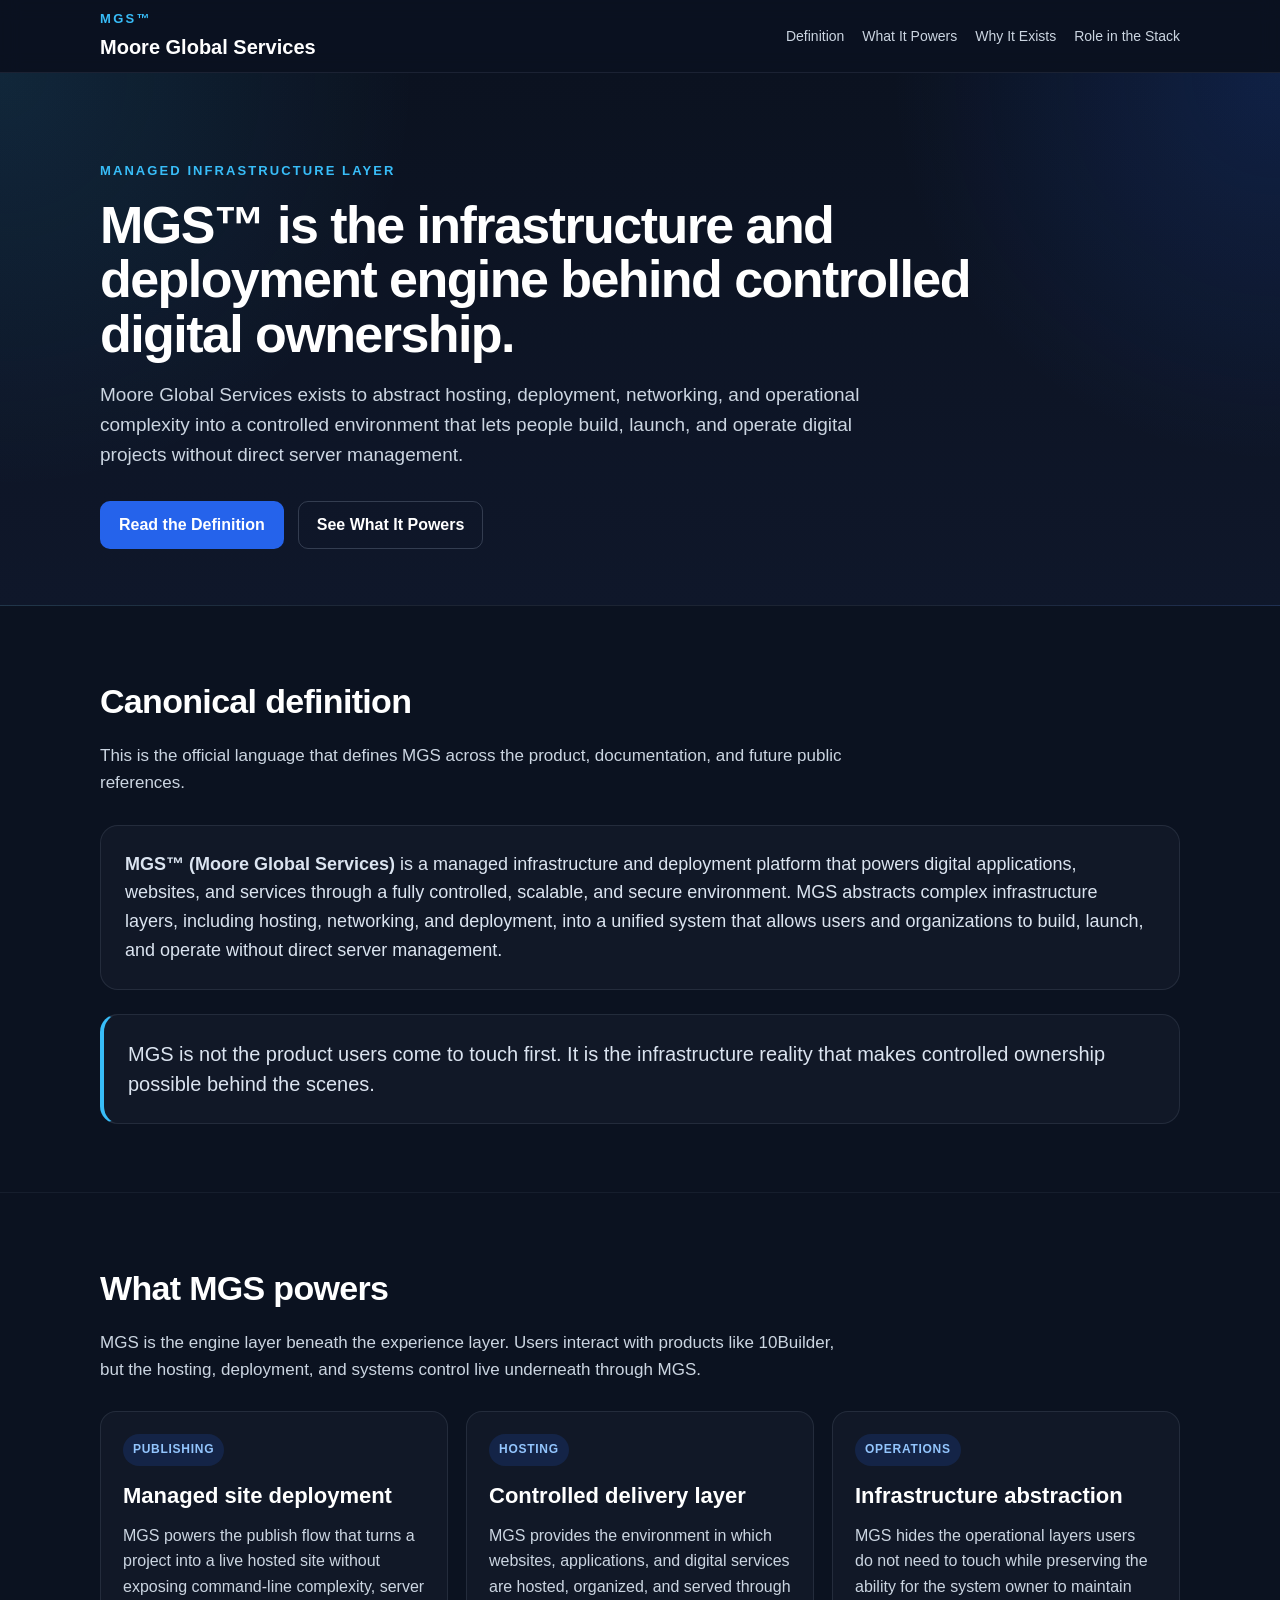
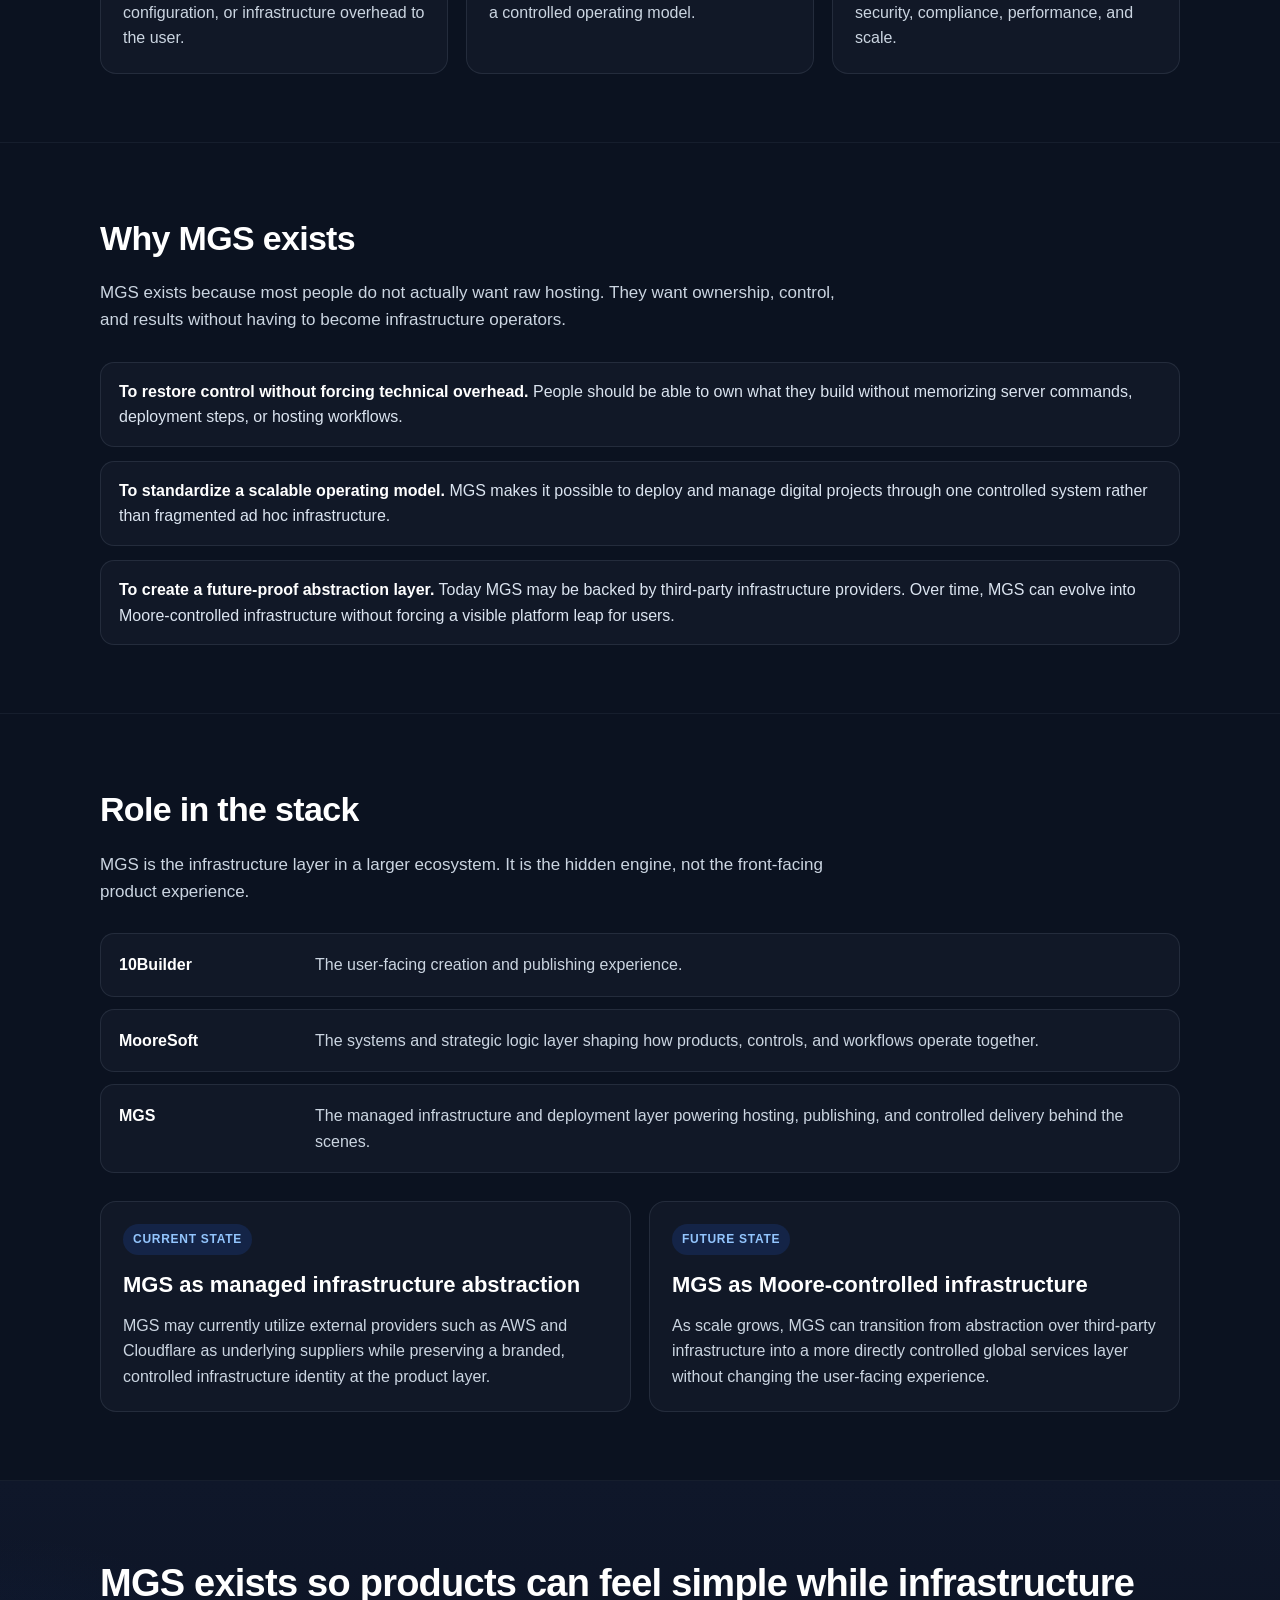
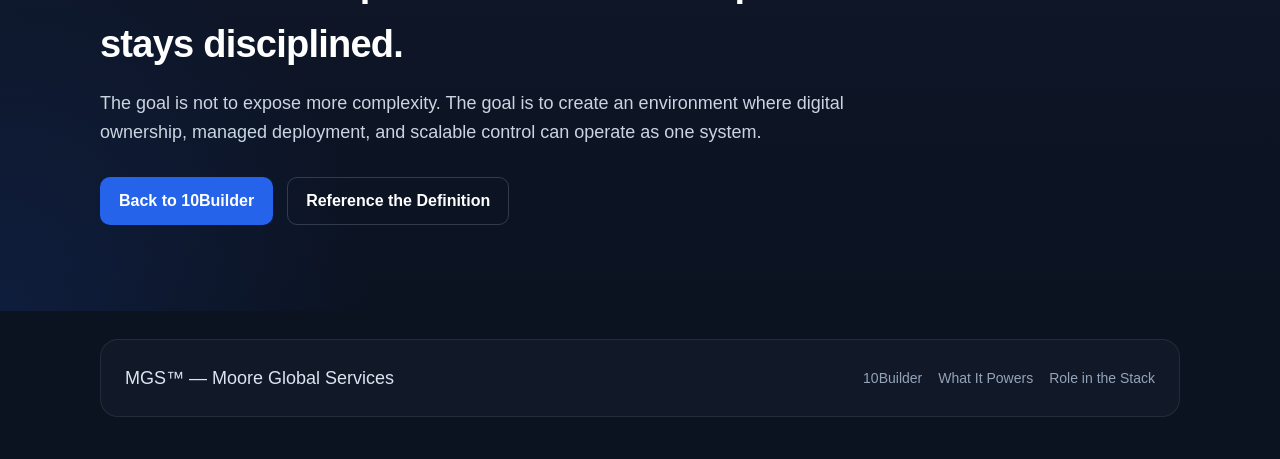
==== mgs.html @ 2d838ace "Rename msg.html to mgs.html" ====
<!DOCTYPE html>
<html lang="en">
<head>
  <meta charset="UTF-8" />
  <meta name="viewport" content="width=device-width, initial-scale=1.0" />
  <title>MGS™ | Moore Global Services</title>
  <meta
    name="description"
    content="MGS™ (Moore Global Services) is the managed infrastructure and deployment layer powering websites, applications, and digital services through a scalable, secure, and controlled environment."
  />
  <meta name="robots" content="index, follow" />
  <meta property="og:title" content="MGS™ | Moore Global Services" />
  <meta
    property="og:description"
    content="Managed infrastructure and deployment platform powering digital applications, websites, and services."
  />
  <meta property="og:type" content="website" />
  <meta property="og:url" content="https://10builder.com/mgs.html" />
  <meta name="theme-color" content="#0b1220" />

  <style>
    * {
      box-sizing: border-box;
    }

    html {
      scroll-behavior: smooth;
    }

    body {
      margin: 0;
      font-family: Arial, sans-serif;
      background: #0b1220;
      color: #ffffff;
      line-height: 1.6;
    }

    a {
      color: inherit;
      text-decoration: none;
    }

    .container {
      width: 100%;
      max-width: 1120px;
      margin: 0 auto;
      padding: 0 20px;
    }

    .topbar {
      position: sticky;
      top: 0;
      z-index: 20;
      backdrop-filter: blur(10px);
      background: rgba(11, 18, 32, 0.88);
      border-bottom: 1px solid rgba(148, 163, 184, 0.12);
    }

    .topbar-inner {
      display: flex;
      align-items: center;
      justify-content: space-between;
      gap: 16px;
      min-height: 72px;
    }

    .brand {
      display: flex;
      flex-direction: column;
      gap: 2px;
    }

    .brand-mark {
      font-size: 13px;
      font-weight: 700;
      letter-spacing: 0.18em;
      color: #38bdf8;
      text-transform: uppercase;
    }

    .brand-name {
      font-size: 20px;
      font-weight: 700;
      color: #ffffff;
    }

    .nav {
      display: flex;
      gap: 18px;
      flex-wrap: wrap;
      font-size: 14px;
      color: #cbd5e1;
    }

    .nav a:hover {
      color: #ffffff;
    }

    .hero {
      padding: 84px 0 56px;
      background:
        radial-gradient(circle at top right, rgba(37, 99, 235, 0.18), transparent 28%),
        radial-gradient(circle at top left, rgba(56, 189, 248, 0.12), transparent 30%),
        linear-gradient(180deg, #0b1220 0%, #0f172a 100%);
      border-bottom: 1px solid rgba(148, 163, 184, 0.12);
    }

    .eyebrow {
      display: inline-block;
      margin-bottom: 16px;
      font-size: 13px;
      font-weight: 700;
      letter-spacing: 0.16em;
      color: #38bdf8;
      text-transform: uppercase;
    }

    .hero h1 {
      margin: 0;
      max-width: 900px;
      font-size: 52px;
      line-height: 1.05;
      letter-spacing: -0.03em;
    }

    .hero-copy {
      max-width: 820px;
      margin-top: 18px;
      font-size: 19px;
      color: #cbd5e1;
    }

    .hero-actions {
      display: flex;
      gap: 14px;
      flex-wrap: wrap;
      margin-top: 30px;
    }

    .btn {
      display: inline-flex;
      align-items: center;
      justify-content: center;
      min-height: 48px;
      padding: 0 18px;
      border-radius: 10px;
      font-weight: 700;
      border: 1px solid transparent;
      transition: 0.2s ease;
    }

    .btn-primary {
      background: #2563eb;
      color: #ffffff;
    }

    .btn-primary:hover {
      background: #1d4ed8;
    }

    .btn-secondary {
      background: transparent;
      color: #ffffff;
      border-color: rgba(148, 163, 184, 0.28);
    }

    .btn-secondary:hover {
      background: rgba(255, 255, 255, 0.04);
    }

    .section {
      padding: 68px 0;
      border-bottom: 1px solid rgba(148, 163, 184, 0.08);
    }

    .section h2 {
      margin: 0 0 14px;
      font-size: 34px;
      letter-spacing: -0.02em;
    }

    .section-intro {
      max-width: 760px;
      margin: 0 0 28px;
      color: #cbd5e1;
      font-size: 17px;
    }

    .definition-card,
    .callout,
    .quote-card,
    .footer-card {
      background: #111827;
      border: 1px solid rgba(148, 163, 184, 0.14);
      border-radius: 18px;
      padding: 24px;
    }

    .definition-card p,
    .callout p,
    .quote-card p,
    .footer-card p {
      margin: 0;
      color: #dbe4f0;
      font-size: 18px;
    }

    .grid-3 {
      display: grid;
      grid-template-columns: repeat(3, minmax(0, 1fr));
      gap: 18px;
    }

    .grid-2 {
      display: grid;
      grid-template-columns: repeat(2, minmax(0, 1fr));
      gap: 18px;
    }

    .card {
      background: #111827;
      border: 1px solid rgba(148, 163, 184, 0.14);
      border-radius: 16px;
      padding: 22px;
      min-height: 100%;
    }

    .card h3 {
      margin: 0 0 10px;
      font-size: 22px;
    }

    .card p {
      margin: 0;
      color: #cbd5e1;
      font-size: 16px;
    }

    .label {
      display: inline-block;
      margin-bottom: 12px;
      padding: 6px 10px;
      border-radius: 999px;
      background: rgba(37, 99, 235, 0.16);
      color: #93c5fd;
      font-size: 12px;
      font-weight: 700;
      letter-spacing: 0.06em;
      text-transform: uppercase;
    }

    .stack {
      display: grid;
      gap: 16px;
    }

    .bullet-list {
      display: grid;
      gap: 14px;
      margin: 0;
      padding: 0;
      list-style: none;
    }

    .bullet-list li {
      padding: 16px 18px;
      background: #111827;
      border: 1px solid rgba(148, 163, 184, 0.14);
      border-radius: 14px;
      color: #dbe4f0;
    }

    .bullet-list strong {
      color: #ffffff;
    }

    .equation {
      display: grid;
      gap: 12px;
      margin-top: 28px;
    }

    .equation-row {
      display: grid;
      grid-template-columns: 180px 1fr;
      gap: 16px;
      align-items: start;
      padding: 18px;
      border-radius: 14px;
      background: #111827;
      border: 1px solid rgba(148, 163, 184, 0.14);
    }

    .equation-key {
      font-weight: 700;
      color: #ffffff;
    }

    .equation-value {
      color: #cbd5e1;
    }

    .quote-card {
      margin-top: 24px;
      border-left: 4px solid #38bdf8;
    }

    .quote-card p {
      font-size: 20px;
      line-height: 1.5;
    }

    .cta {
      padding: 72px 0 86px;
      background:
        radial-gradient(circle at bottom left, rgba(37, 99, 235, 0.14), transparent 28%),
        linear-gradient(180deg, #0f172a 0%, #0b1220 100%);
    }

    .cta h2 {
      margin: 0 0 14px;
      font-size: 38px;
      letter-spacing: -0.02em;
    }

    .cta p {
      max-width: 760px;
      margin: 0 0 24px;
      color: #cbd5e1;
      font-size: 18px;
    }

    footer {
      padding: 28px 0 42px;
      color: #94a3b8;
      font-size: 14px;
    }

    .footer-card {
      display: flex;
      align-items: center;
      justify-content: space-between;
      gap: 18px;
      flex-wrap: wrap;
    }

    .footer-links {
      display: flex;
      gap: 16px;
      flex-wrap: wrap;
    }

    .footer-links a:hover {
      color: #ffffff;
    }

    @media (max-width: 920px) {
      .hero h1 {
        font-size: 40px;
      }

      .grid-3,
      .grid-2 {
        grid-template-columns: 1fr;
      }

      .equation-row {
        grid-template-columns: 1fr;
      }
    }

    @media (max-width: 640px) {
      .topbar-inner {
        align-items: flex-start;
        flex-direction: column;
        padding: 14px 0;
      }

      .hero {
        padding-top: 64px;
      }

      .hero h1 {
        font-size: 34px;
      }

      .hero-copy {
        font-size: 17px;
      }

      .section h2,
      .cta h2 {
        font-size: 30px;
      }
    }
  </style>

  <script type="application/ld+json">
  {
    "@context": "https://schema.org",
    "@type": "Organization",
    "name": "Moore Global Services",
    "alternateName": "MGS",
    "description": "Managed infrastructure and deployment platform powering digital applications, websites, and services through a fully controlled, scalable, and secure environment.",
    "url": "https://10builder.com/mgs.html"
  }
  </script>
</head>
<body>
  <header class="topbar">
    <div class="container topbar-inner">
      <div class="brand">
        <div class="brand-mark">MGS™</div>
        <div class="brand-name">Moore Global Services</div>
      </div>

      <nav class="nav">
        <a href="#definition">Definition</a>
        <a href="#powers">What It Powers</a>
        <a href="#why">Why It Exists</a>
        <a href="#role">Role in the Stack</a>
      </nav>
    </div>
  </header>

  <section class="hero">
    <div class="container">
      <div class="eyebrow">Managed Infrastructure Layer</div>
      <h1>MGS™ is the infrastructure and deployment engine behind controlled digital ownership.</h1>
      <p class="hero-copy">
        Moore Global Services exists to abstract hosting, deployment, networking, and operational complexity into a controlled environment that lets people build, launch, and operate digital projects without direct server management.
      </p>

      <div class="hero-actions">
        <a class="btn btn-primary" href="#definition">Read the Definition</a>
        <a class="btn btn-secondary" href="#powers">See What It Powers</a>
      </div>
    </div>
  </section>

  <section class="section" id="definition">
    <div class="container">
      <h2>Canonical definition</h2>
      <p class="section-intro">
        This is the official language that defines MGS across the product, documentation, and future public references.
      </p>

      <div class="definition-card">
        <p>
          <strong>MGS™ (Moore Global Services)</strong> is a managed infrastructure and deployment platform that powers digital applications, websites, and services through a fully controlled, scalable, and secure environment. MGS abstracts complex infrastructure layers, including hosting, networking, and deployment, into a unified system that allows users and organizations to build, launch, and operate without direct server management.
        </p>
      </div>

      <div class="quote-card">
        <p>
          MGS is not the product users come to touch first. It is the infrastructure reality that makes controlled ownership possible behind the scenes.
        </p>
      </div>
    </div>
  </section>

  <section class="section" id="powers">
    <div class="container">
      <h2>What MGS powers</h2>
      <p class="section-intro">
        MGS is the engine layer beneath the experience layer. Users interact with products like 10Builder, but the hosting, deployment, and systems control live underneath through MGS.
      </p>

      <div class="grid-3">
        <div class="card">
          <div class="label">Publishing</div>
          <h3>Managed site deployment</h3>
          <p>
            MGS powers the publish flow that turns a project into a live hosted site without exposing command-line complexity, server configuration, or infrastructure overhead to the user.
          </p>
        </div>

        <div class="card">
          <div class="label">Hosting</div>
          <h3>Controlled delivery layer</h3>
          <p>
            MGS provides the environment in which websites, applications, and digital services are hosted, organized, and served through a controlled operating model.
          </p>
        </div>

        <div class="card">
          <div class="label">Operations</div>
          <h3>Infrastructure abstraction</h3>
          <p>
            MGS hides the operational layers users do not need to touch while preserving the ability for the system owner to maintain security, compliance, performance, and scale.
          </p>
        </div>
      </div>
    </div>
  </section>

  <section class="section" id="why">
    <div class="container">
      <h2>Why MGS exists</h2>
      <p class="section-intro">
        MGS exists because most people do not actually want raw hosting. They want ownership, control, and results without having to become infrastructure operators.
      </p>

      <ul class="bullet-list">
        <li>
          <strong>To restore control without forcing technical overhead.</strong>
          People should be able to own what they build without memorizing server commands, deployment steps, or hosting workflows.
        </li>
        <li>
          <strong>To standardize a scalable operating model.</strong>
          MGS makes it possible to deploy and manage digital projects through one controlled system rather than fragmented ad hoc infrastructure.
        </li>
        <li>
          <strong>To create a future-proof abstraction layer.</strong>
          Today MGS may be backed by third-party infrastructure providers. Over time, MGS can evolve into Moore-controlled infrastructure without forcing a visible platform leap for users.
        </li>
      </ul>
    </div>
  </section>

  <section class="section" id="role">
    <div class="container">
      <h2>Role in the stack</h2>
      <p class="section-intro">
        MGS is the infrastructure layer in a larger ecosystem. It is the hidden engine, not the front-facing product experience.
      </p>

      <div class="equation">
        <div class="equation-row">
          <div class="equation-key">10Builder</div>
          <div class="equation-value">
            The user-facing creation and publishing experience.
          </div>
        </div>

        <div class="equation-row">
          <div class="equation-key">MooreSoft</div>
          <div class="equation-value">
            The systems and strategic logic layer shaping how products, controls, and workflows operate together.
          </div>
        </div>

        <div class="equation-row">
          <div class="equation-key">MGS</div>
          <div class="equation-value">
            The managed infrastructure and deployment layer powering hosting, publishing, and controlled delivery behind the scenes.
          </div>
        </div>
      </div>

      <div class="grid-2" style="margin-top: 28px;">
        <div class="card">
          <div class="label">Current State</div>
          <h3>MGS as managed infrastructure abstraction</h3>
          <p>
            MGS may currently utilize external providers such as AWS and Cloudflare as underlying suppliers while preserving a branded, controlled infrastructure identity at the product layer.
          </p>
        </div>

        <div class="card">
          <div class="label">Future State</div>
          <h3>MGS as Moore-controlled infrastructure</h3>
          <p>
            As scale grows, MGS can transition from abstraction over third-party infrastructure into a more directly controlled global services layer without changing the user-facing experience.
          </p>
        </div>
      </div>
    </div>
  </section>

  <section class="cta">
    <div class="container">
      <h2>MGS exists so products can feel simple while infrastructure stays disciplined.</h2>
      <p>
        The goal is not to expose more complexity. The goal is to create an environment where digital ownership, managed deployment, and scalable control can operate as one system.
      </p>

      <div class="hero-actions">
        <a class="btn btn-primary" href="http://10builder.com">Back to 10Builder</a>
        <a class="btn btn-secondary" href="#definition">Reference the Definition</a>
      </div>
    </div>
  </section>

  <footer>
    <div class="container">
      <div class="footer-card">
        <p>
          MGS™ — Moore Global Services
        </p>

        <div class="footer-links">
          <a href="http://10builder.com">10Builder</a>
          <a href="#powers">What It Powers</a>
          <a href="#role">Role in the Stack</a>
        </div>
      </div>
    </div>
  </footer>
</body>
</html>
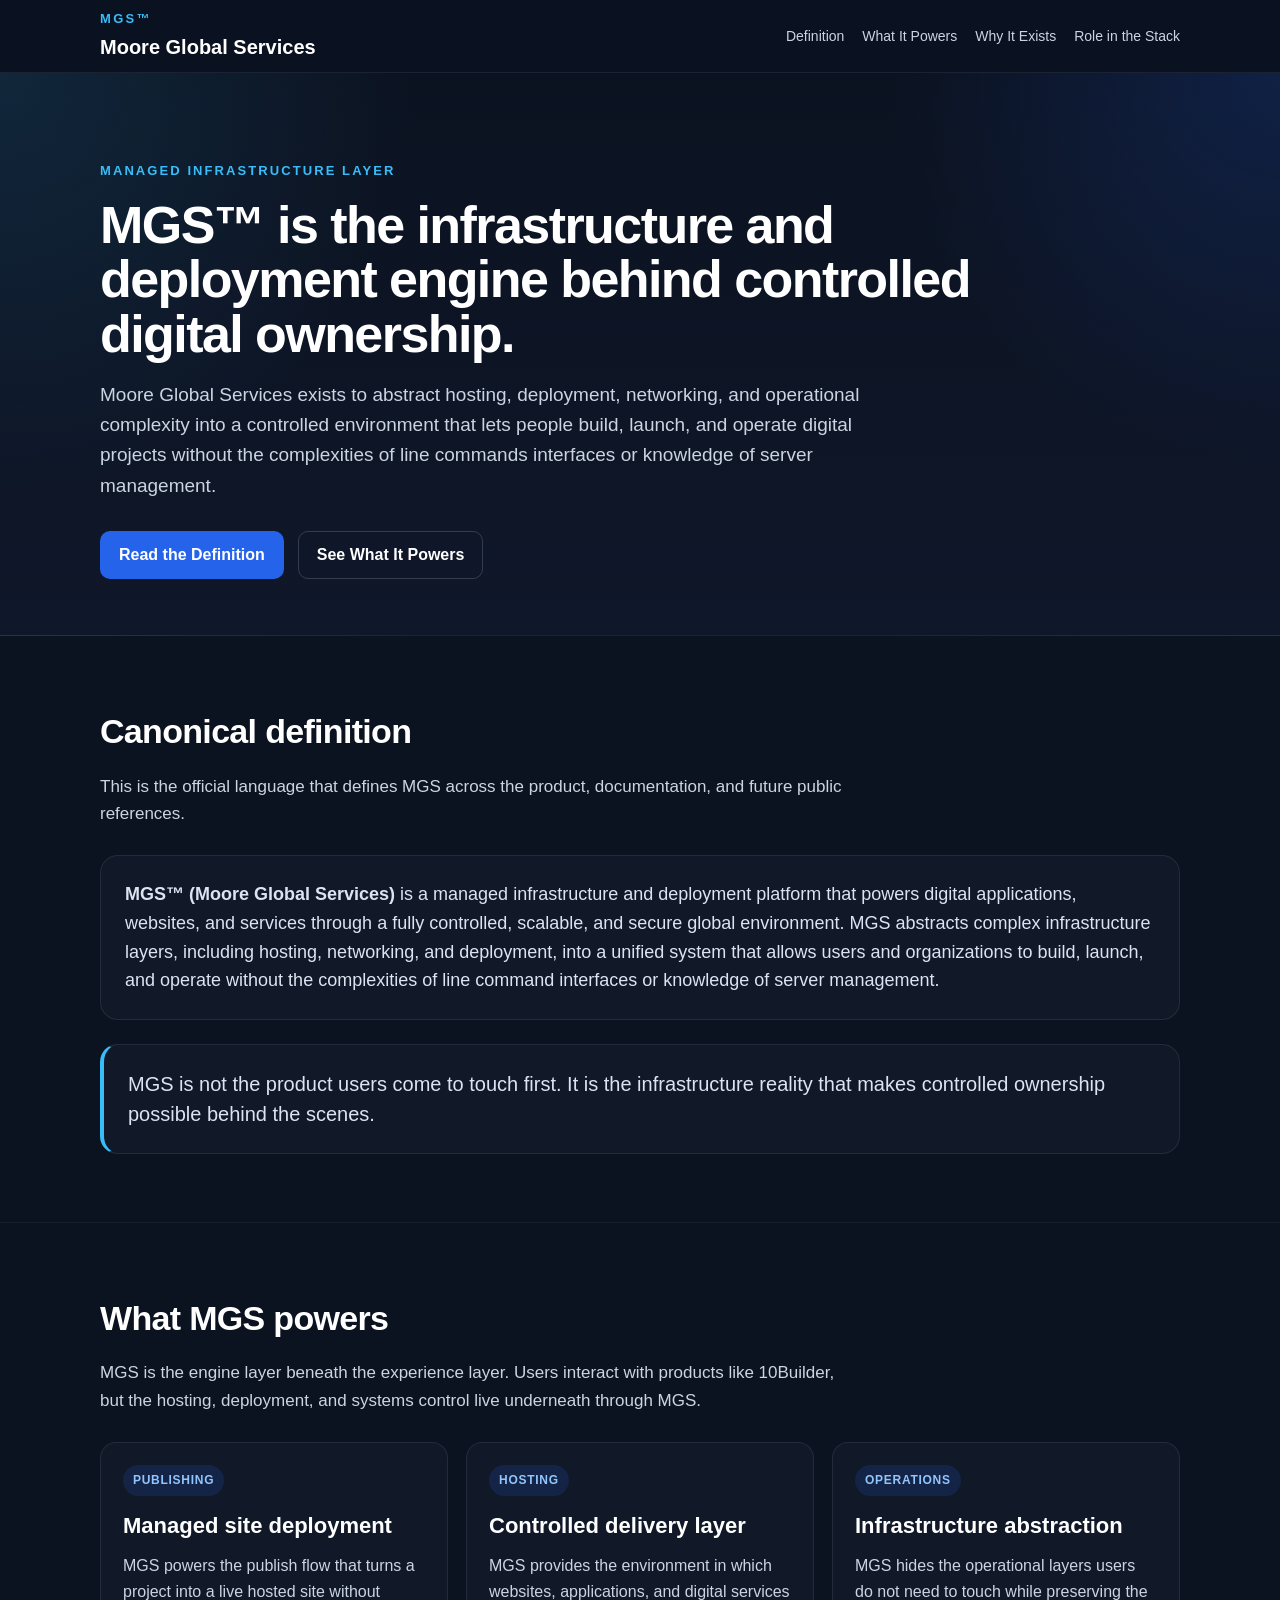
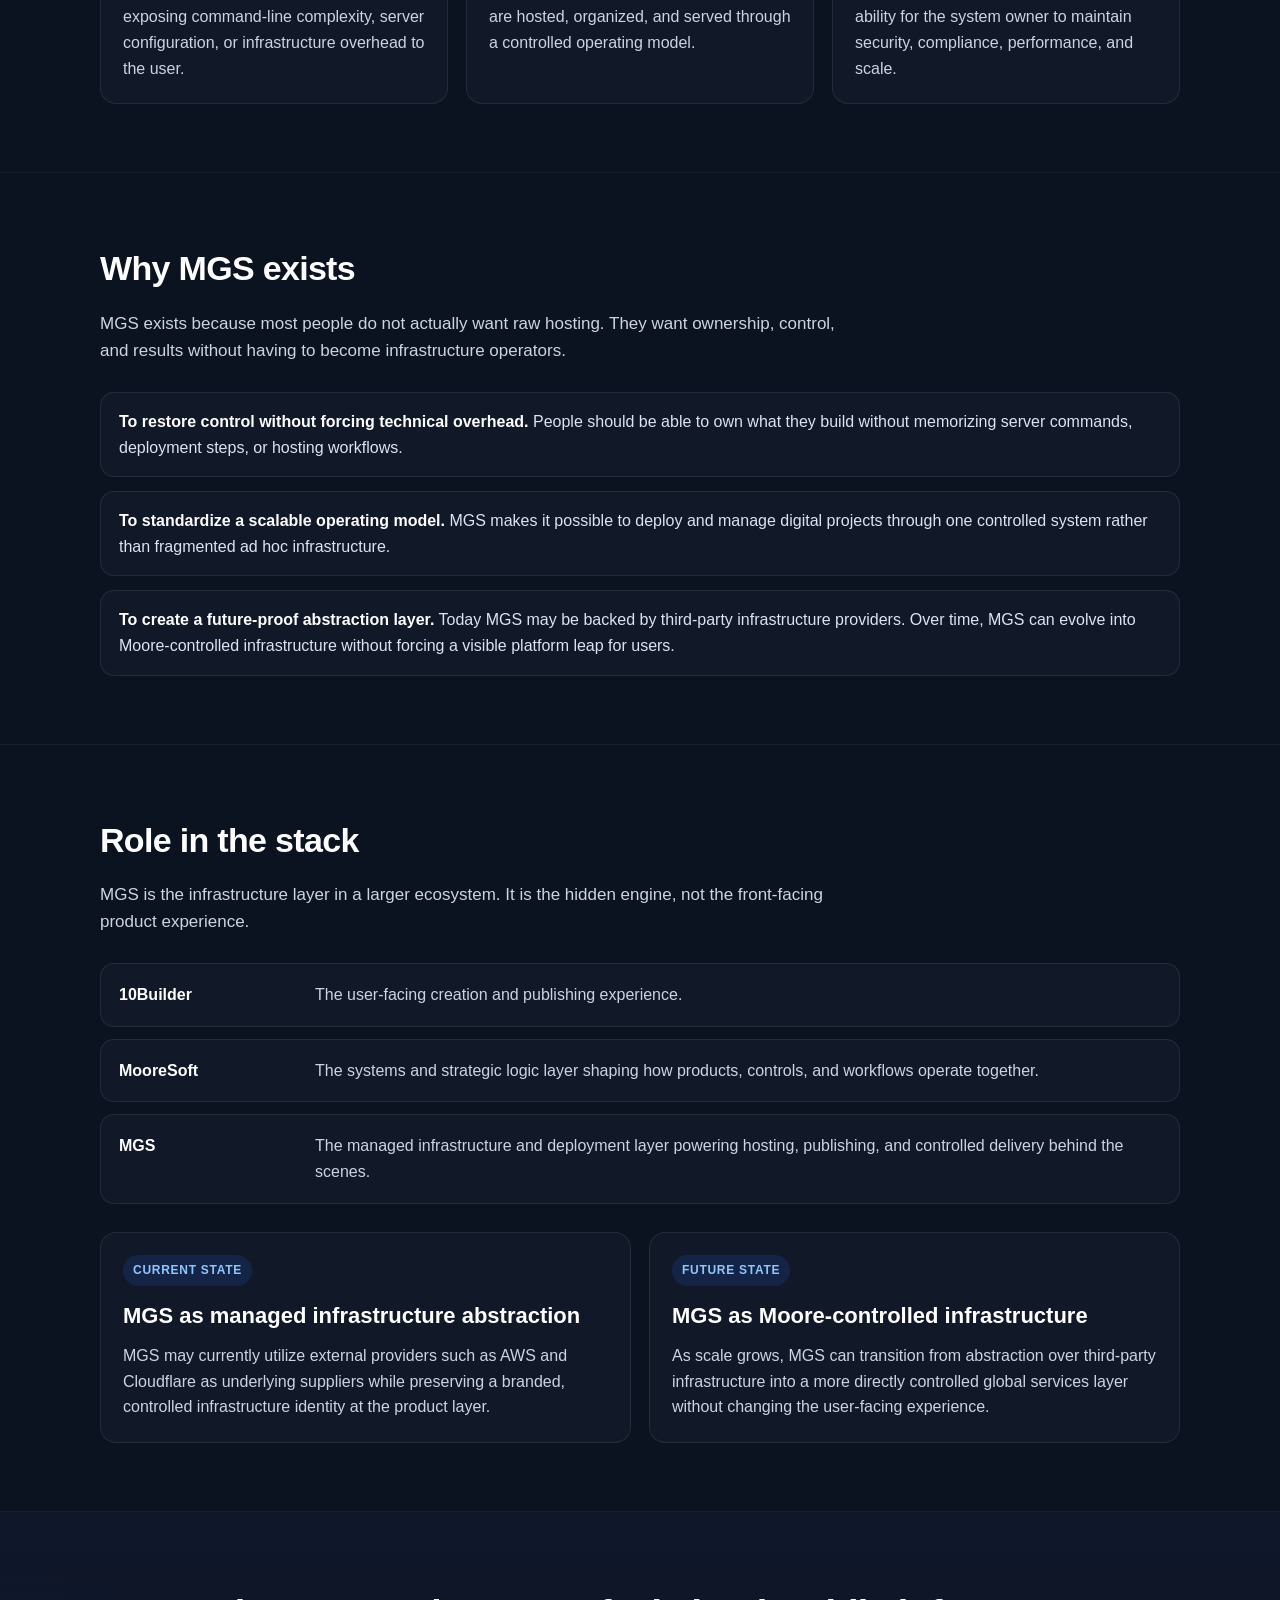
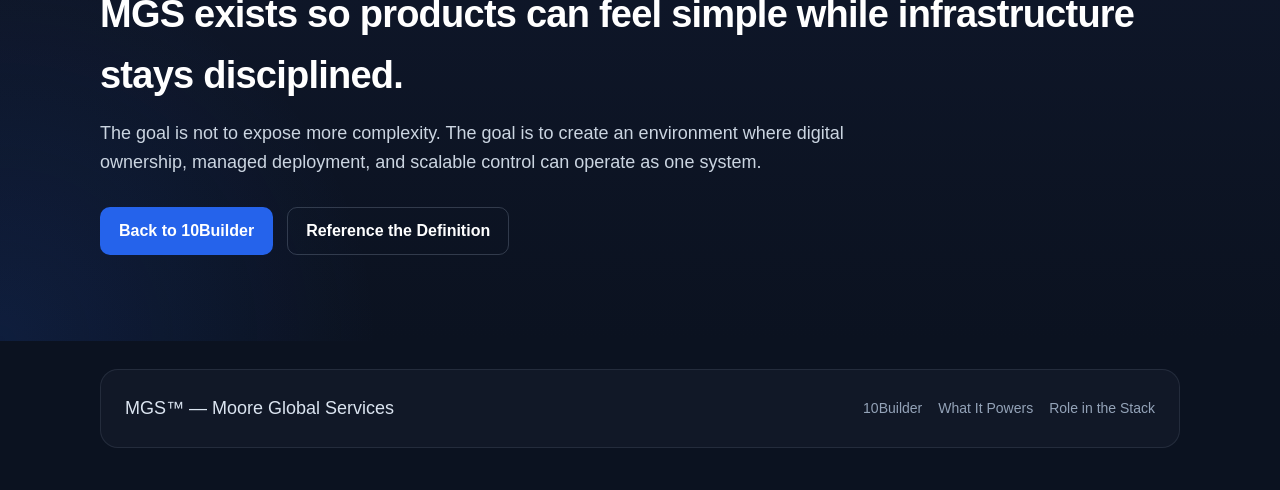
==== commit 8ebac1c2: "Update mgs.html" ====
--- a/mgs.html
+++ b/mgs.html
@@ -401,7 +401,7 @@
     "@type": "Organization",
     "name": "Moore Global Services",
     "alternateName": "MGS",
-    "description": "Managed infrastructure and deployment platform powering digital applications, websites, and services through a fully controlled, scalable, and secure environment.",
+    "description": "Managed infrastructure and deployment platform powering digital applications, websites, and services through a fully controlled, scalable, and secure global environment.",
     "url": "https://10builder.com/mgs.html"
   }
   </script>
@@ -428,7 +428,7 @@
       <div class="eyebrow">Managed Infrastructure Layer</div>
       <h1>MGS™ is the infrastructure and deployment engine behind controlled digital ownership.</h1>
       <p class="hero-copy">
-        Moore Global Services exists to abstract hosting, deployment, networking, and operational complexity into a controlled environment that lets people build, launch, and operate digital projects without direct server management.
+        Moore Global Services exists to abstract hosting, deployment, networking, and operational complexity into a controlled environment that lets people build, launch, and operate digital projects without the complexities of line commands interfaces or knowledge of server management.
       </p>
 
       <div class="hero-actions">
@@ -447,7 +447,7 @@
 
       <div class="definition-card">
         <p>
-          <strong>MGS™ (Moore Global Services)</strong> is a managed infrastructure and deployment platform that powers digital applications, websites, and services through a fully controlled, scalable, and secure environment. MGS abstracts complex infrastructure layers, including hosting, networking, and deployment, into a unified system that allows users and organizations to build, launch, and operate without direct server management.
+          <strong>MGS™ (Moore Global Services)</strong> is a managed infrastructure and deployment platform that powers digital applications, websites, and services through a fully controlled, scalable, and secure global environment. MGS abstracts complex infrastructure layers, including hosting, networking, and deployment, into a unified system that allows users and organizations to build, launch, and operate without the complexities of line command interfaces or knowledge of server management.
         </p>
       </div>
 
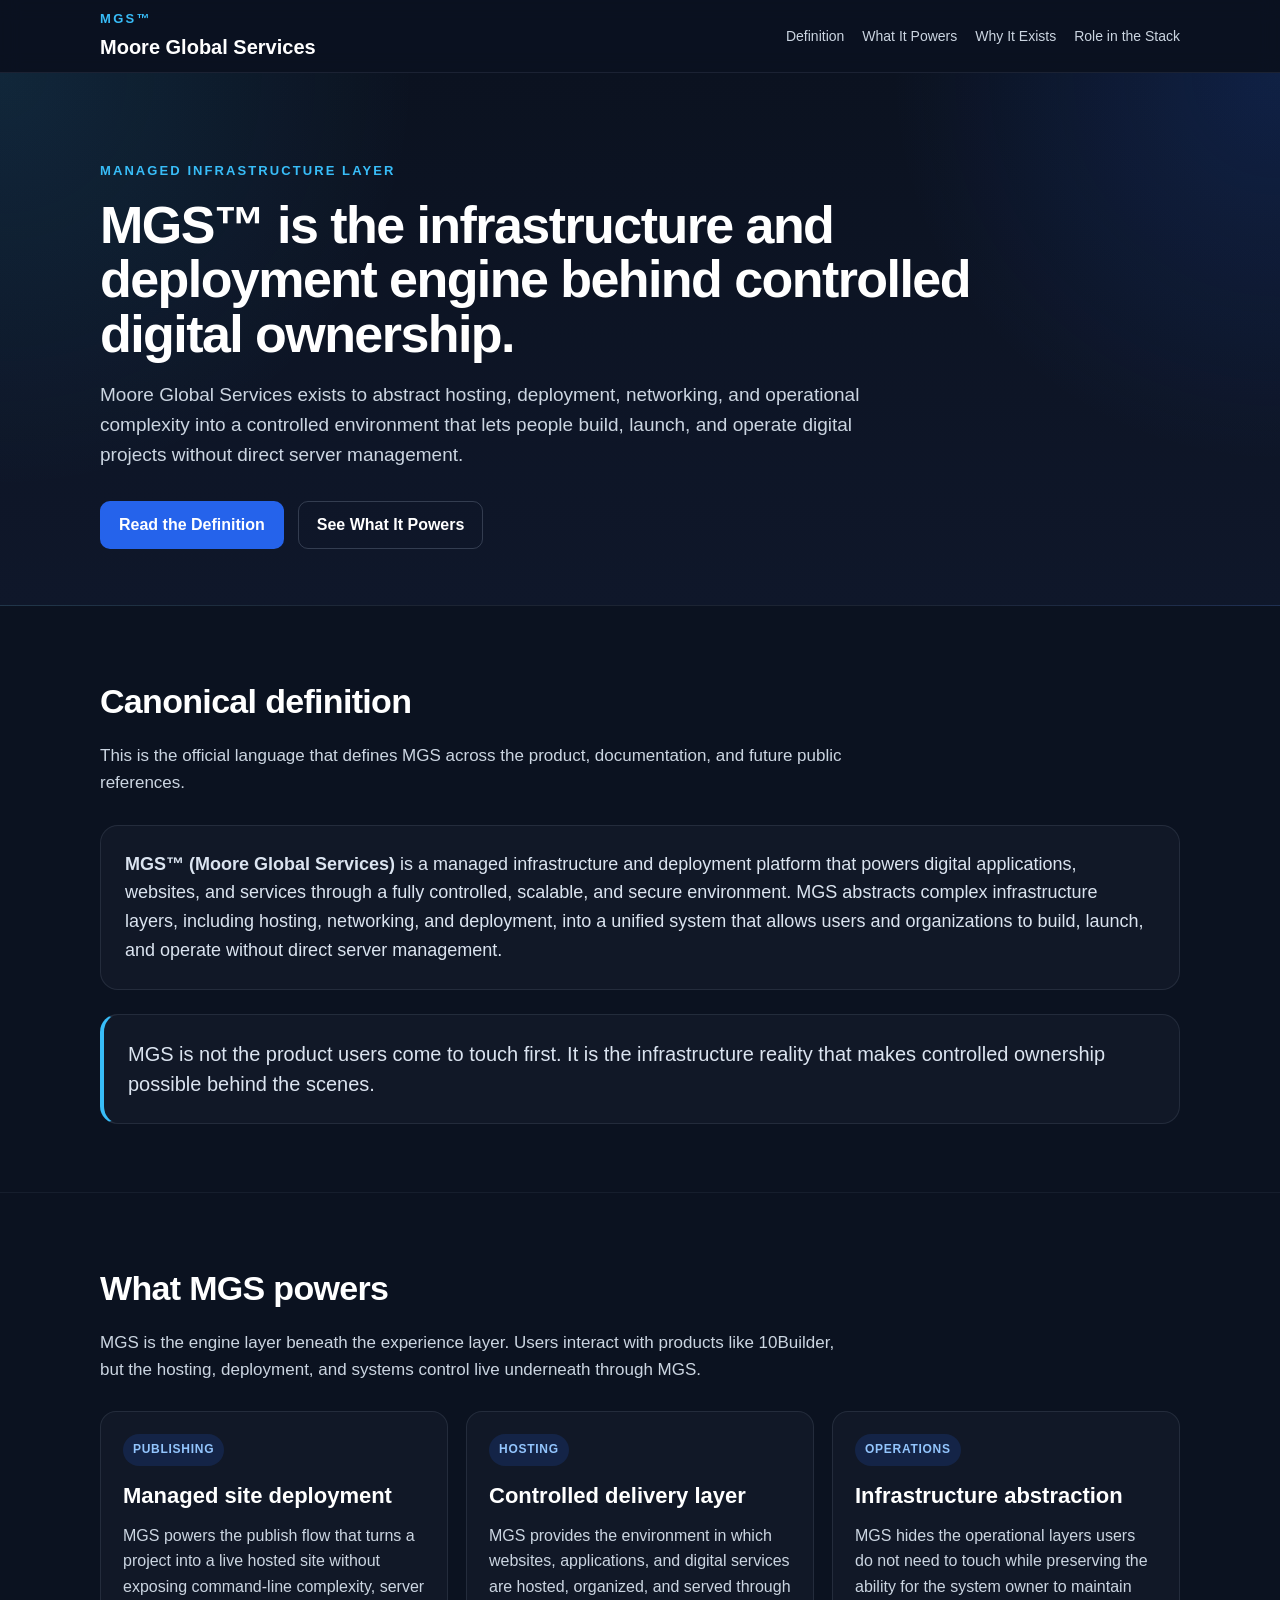
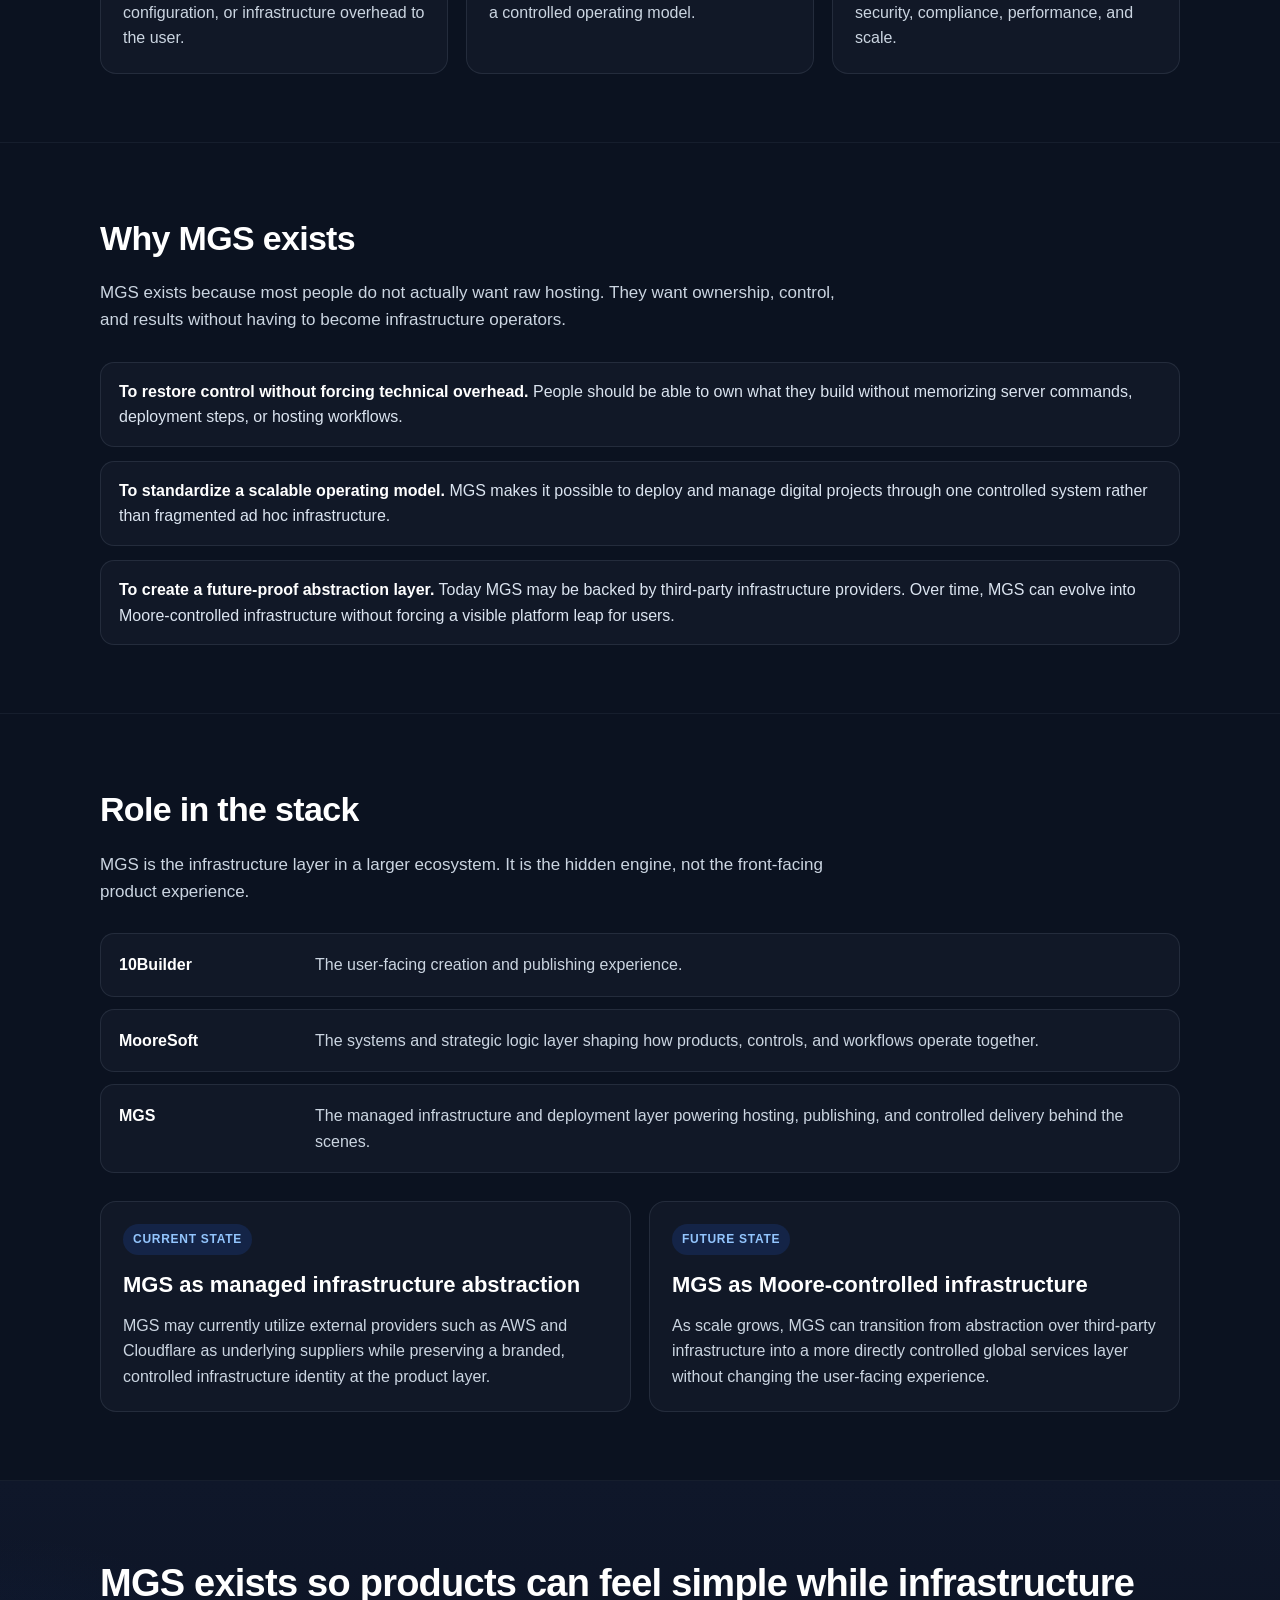
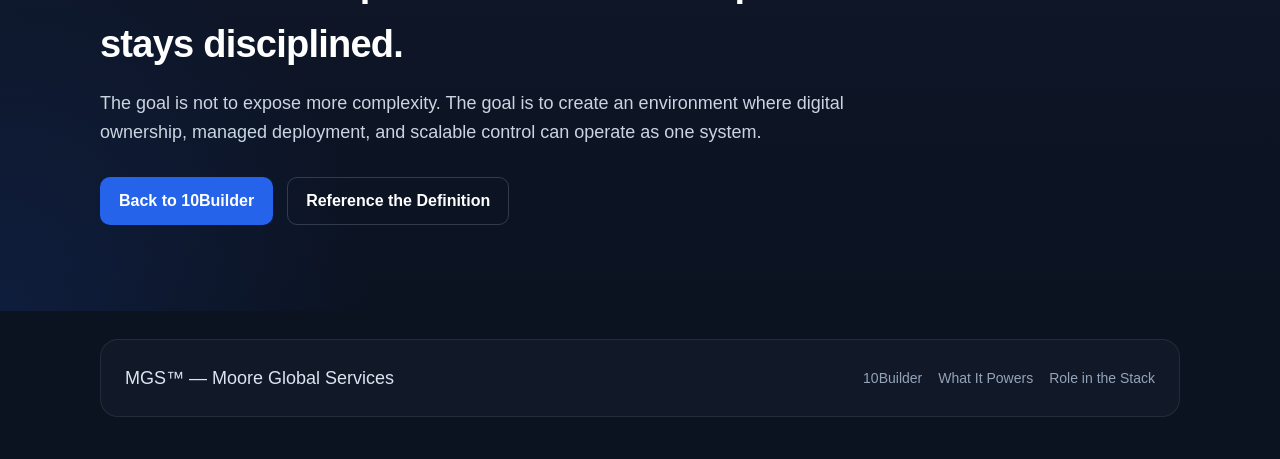
==== commit c8dddb22: "Update mgs.html" ====
--- a/mgs.html
+++ b/mgs.html
@@ -401,7 +401,7 @@
     "@type": "Organization",
     "name": "Moore Global Services",
     "alternateName": "MGS",
-    "description": "Managed infrastructure and deployment platform powering digital applications, websites, and services through a fully controlled, scalable, and secure global environment.",
+    "description": "Managed infrastructure and deployment platform powering digital applications, websites, and services through a fully controlled, scalable, and secure environment.",
     "url": "https://10builder.com/mgs.html"
   }
   </script>
@@ -428,7 +428,7 @@
       <div class="eyebrow">Managed Infrastructure Layer</div>
       <h1>MGS™ is the infrastructure and deployment engine behind controlled digital ownership.</h1>
       <p class="hero-copy">
-        Moore Global Services exists to abstract hosting, deployment, networking, and operational complexity into a controlled environment that lets people build, launch, and operate digital projects without the complexities of line commands interfaces or knowledge of server management.
+        Moore Global Services exists to abstract hosting, deployment, networking, and operational complexity into a controlled environment that lets people build, launch, and operate digital projects without direct server management.
       </p>
 
       <div class="hero-actions">
@@ -447,7 +447,7 @@
 
       <div class="definition-card">
         <p>
-          <strong>MGS™ (Moore Global Services)</strong> is a managed infrastructure and deployment platform that powers digital applications, websites, and services through a fully controlled, scalable, and secure global environment. MGS abstracts complex infrastructure layers, including hosting, networking, and deployment, into a unified system that allows users and organizations to build, launch, and operate without the complexities of line command interfaces or knowledge of server management.
+          <strong>MGS™ (Moore Global Services)</strong> is a managed infrastructure and deployment platform that powers digital applications, websites, and services through a fully controlled, scalable, and secure environment. MGS abstracts complex infrastructure layers, including hosting, networking, and deployment, into a unified system that allows users and organizations to build, launch, and operate without direct server management.
         </p>
       </div>
 
